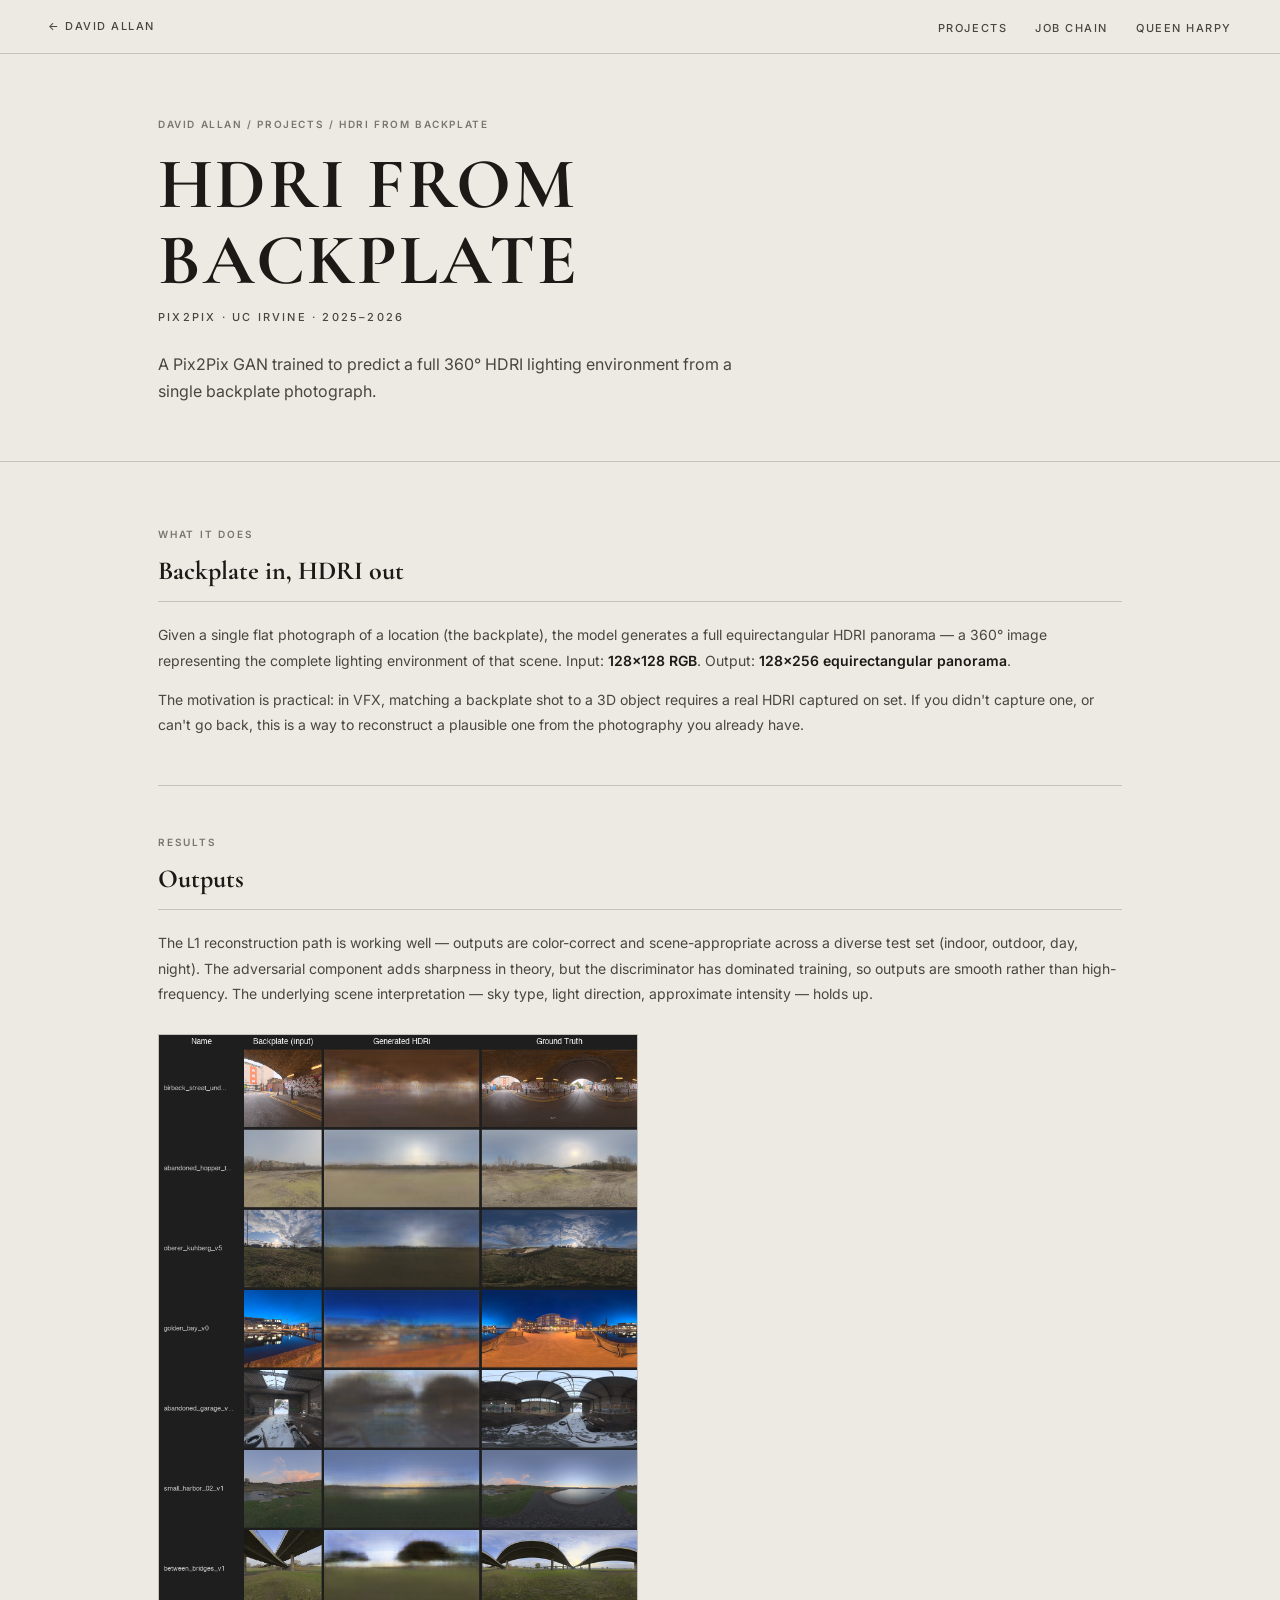
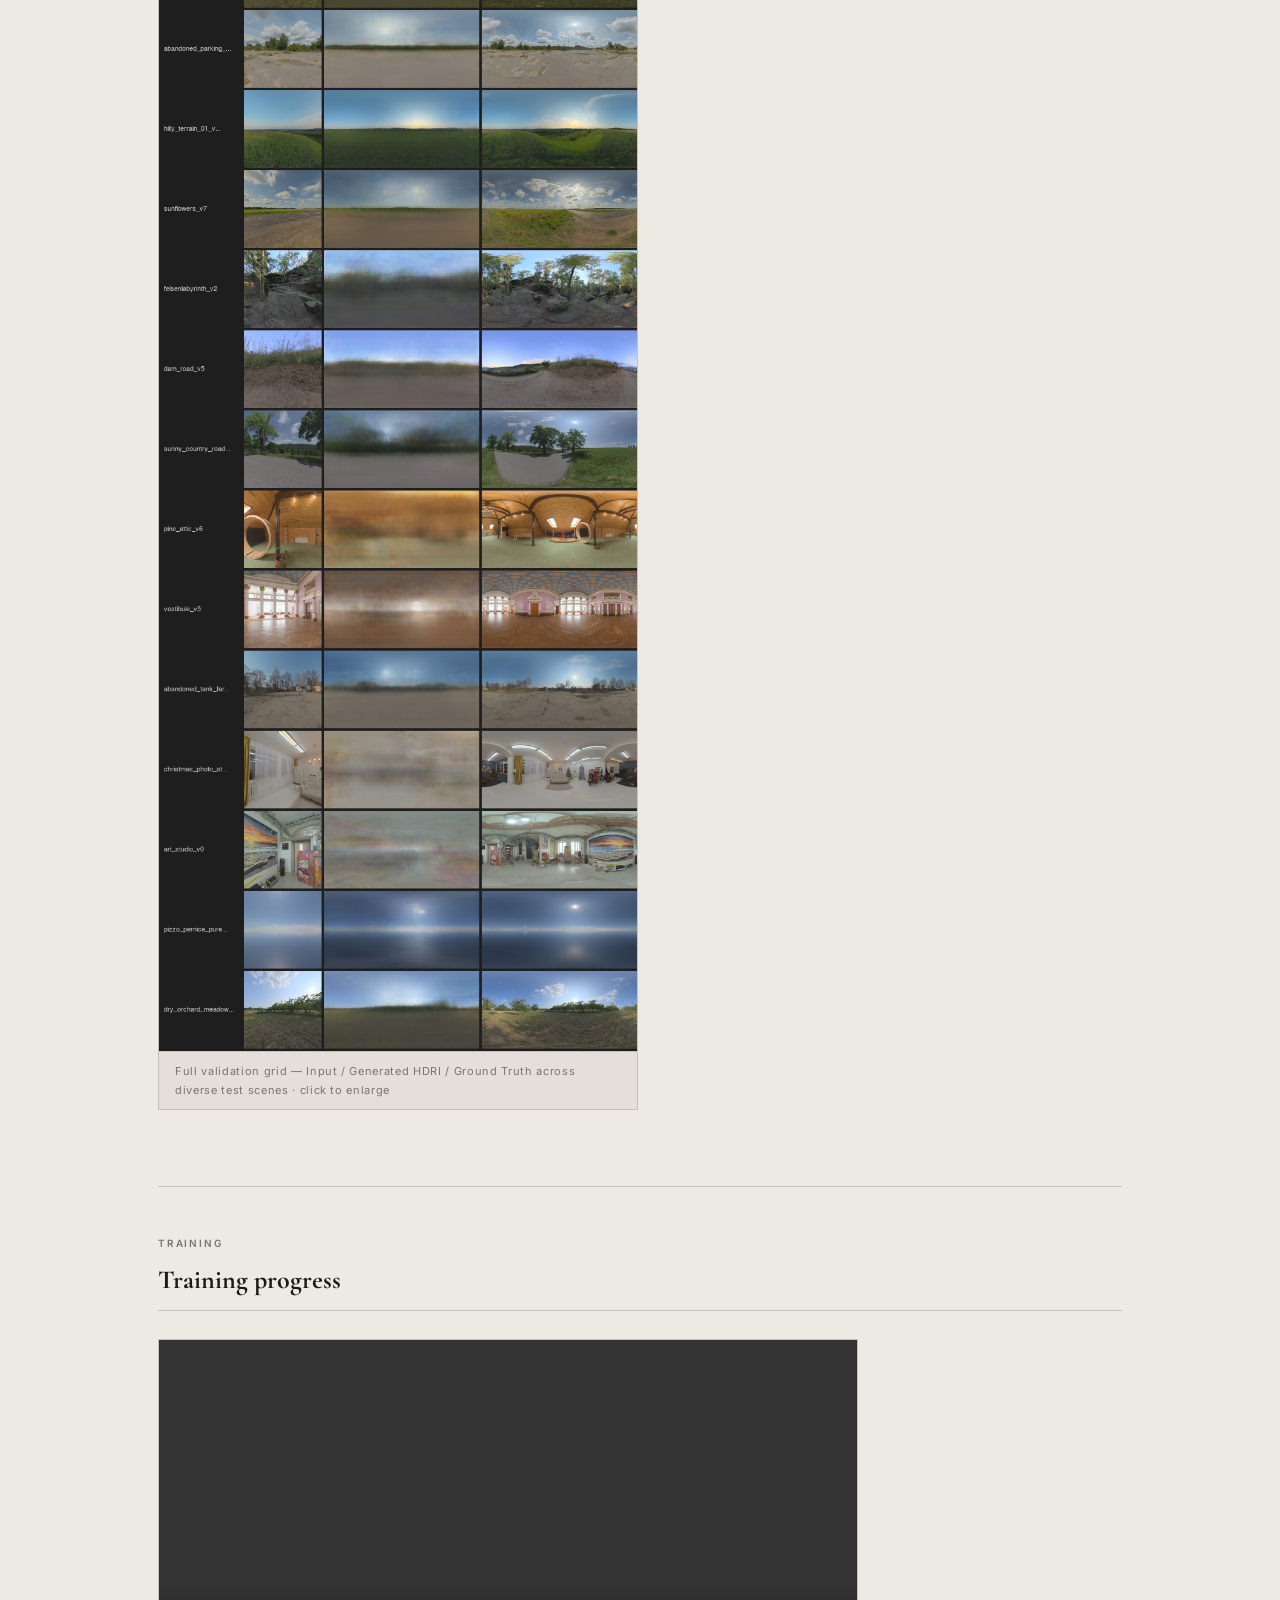
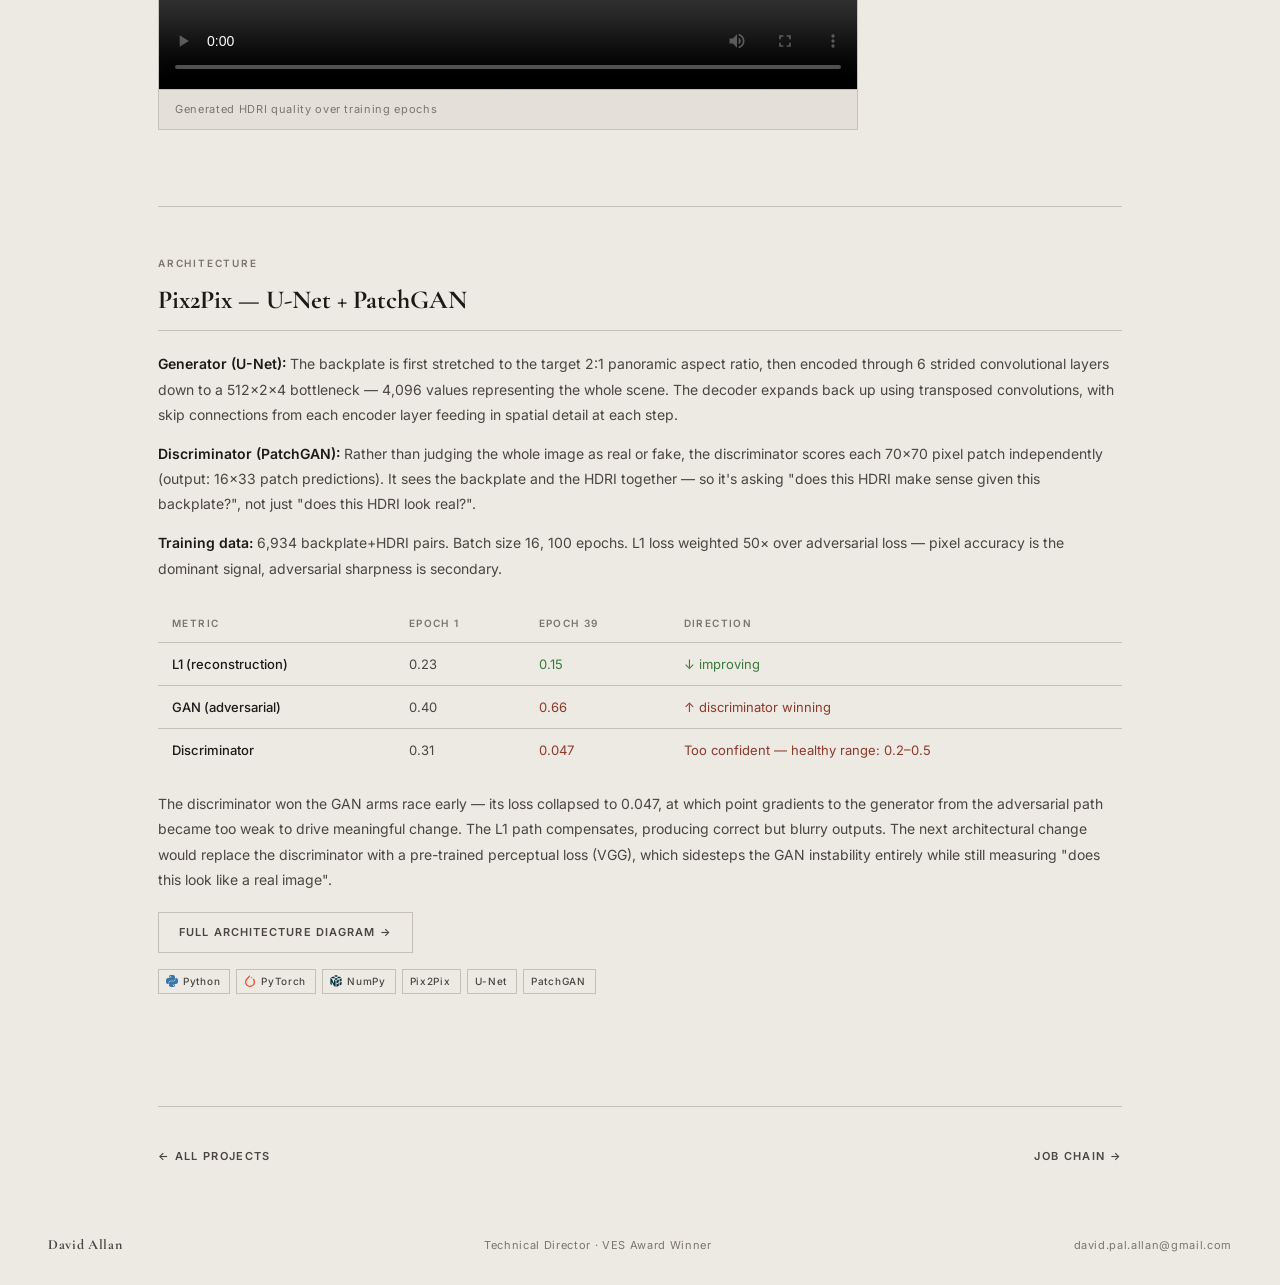
==== hdri-ml.html @ d8690b67 "latest" ====
<!DOCTYPE html>
<html lang="en">
<head>
  <meta charset="UTF-8">
  <meta name="viewport" content="width=device-width, initial-scale=1.0">
  <title>HDRI from Backplate — David Allan</title>
  <link rel="preconnect" href="https://fonts.googleapis.com">
  <link rel="preconnect" href="https://fonts.gstatic.com" crossorigin>
  <link href="https://fonts.googleapis.com/css2?family=Cormorant+Garamond:wght@400;600;700&family=Inter:wght@300;400;500;600&display=swap" rel="stylesheet">
  <link rel="stylesheet" href="assets/style.css">
  <style>
    /* Lightbox */
    .lb-overlay { display:none; position:fixed; inset:0; background:rgba(0,0,0,.88); z-index:999; cursor:zoom-out; align-items:center; justify-content:center; }
    .lb-overlay.open { display:flex; }
    .lb-overlay img { max-width:92vw; max-height:92vh; object-fit:contain; }
    .lb-close { position:fixed; top:20px; right:26px; font-size:28px; color:#fff; cursor:pointer; opacity:.7; }
    .lb-close:hover { opacity:1; }
    .zoomable { cursor:zoom-in; }

    .img-block { margin: 28px 0; border: 1px solid var(--rule); overflow: hidden; }
    .img-block img { width: 100%; display: block; }
    .img-cap { padding: 10px 16px; background: var(--bg-card); border-top: 1px solid var(--rule); font-size: 11px; color: var(--ink-light); letter-spacing: 0.06em; }

    /* Comparison grid — tall portrait image, constrained width */
    .comparison-wrap { margin: 28px auto; border: 1px solid var(--rule); overflow: hidden; max-width: 560px; }
    .comparison-wrap img { width: 100%; display: block; }

    /* Pig test image — side by side with grid */
    .results-row { display: grid; grid-template-columns: 1fr 1fr; gap: 16px; margin: 28px 0; }

    /* Video — restrained size */
    .video-wrap { margin: 28px 0; border: 1px solid var(--rule); overflow: hidden; max-width: 700px; }
    .video-wrap video { width: 100%; display: block; }

    /* Placeholder */
    .placeholder { border: 1px dashed var(--rule); padding: 28px 24px; background: var(--bg-card); text-align: center; }
    .placeholder code { font-family: monospace; font-size: 11px; background: var(--bg); padding: 3px 8px; border: 1px solid var(--rule); color: var(--ink-mid); display: inline-block; margin-top: 8px; }
    .placeholder-label { font-size: 10px; font-weight: 600; letter-spacing: 0.16em; text-transform: uppercase; color: var(--ink-light); margin-bottom: 6px; }

    /* Architecture link */
    .arch-link { display: inline-flex; align-items: center; gap: 8px; margin-top: 20px; padding: 10px 20px; border: 1px solid var(--rule); font-size: 11px; font-weight: 600; letter-spacing: 0.1em; text-transform: uppercase; color: var(--ink-mid); text-decoration: none; transition: background .15s, color .15s; }
    .arch-link:hover { background: var(--ink); color: var(--bg); text-decoration: none; }

    /* Loss table */
    .loss-table { width: 100%; border-collapse: collapse; font-size: 13px; margin-top: 16px; }
    .loss-table th { text-align: left; padding: 10px 14px; font-size: 10px; font-weight: 600; letter-spacing: 0.14em; text-transform: uppercase; color: var(--ink-light); border-bottom: 1px solid var(--rule); }
    .loss-table td { padding: 10px 14px; color: var(--ink-mid); border-bottom: 1px solid var(--rule); }
    .loss-table td:first-child { color: var(--ink); font-weight: 500; }
    .loss-table tr:last-child td { border-bottom: none; }
    .good { color: #3a7a3a !important; }
    .bad  { color: #8b3a2a !important; }

    @media (max-width: 640px) {
      .results-row { grid-template-columns: 1fr; }
      .comparison-wrap { max-width: 100%; }
    }
  </style>
</head>
<body>

  <nav>
    <a class="nav-back" href="index.html">← David Allan</a>
    <ul class="nav-links">
      <li><a href="index.html#projects">Projects</a></li>
      <li><a href="job-chain.html">Job Chain</a></li>
      <li><a href="ves-award.html">Queen Harpy</a></li>
    </ul>
  </nav>

  <div class="deep-hero">
    <div class="wrap">
      <p class="breadcrumb"><a href="index.html">David Allan</a> / Projects / HDRI from Backplate</p>
      <h1 class="deep-title">HDRI from<br>Backplate</h1>
      <p class="deep-sub">Pix2Pix · UC Irvine · 2025–2026</p>
      <p class="deep-lede">A Pix2Pix GAN trained to predict a full 360° HDRI lighting environment from a single backplate photograph.</p>
    </div>
  </div>

  <div class="article">
    <div class="wrap">

      <div class="article-block">
        <p class="block-label">What it does</p>
        <h2 class="block-heading">Backplate in, HDRI out</h2>
        <hr class="block-rule">
        <p class="prose">Given a single flat photograph of a location (the backplate), the model generates a full equirectangular HDRI panorama — a 360° image representing the complete lighting environment of that scene. Input: <strong>128×128 RGB</strong>. Output: <strong>128×256 equirectangular panorama</strong>.</p>
        <p class="prose" style="margin-top: 14px;">The motivation is practical: in VFX, matching a backplate shot to a 3D object requires a real HDRI captured on set. If you didn't capture one, or can't go back, this is a way to reconstruct a plausible one from the photography you already have.</p>
      </div>

      <div class="article-block">
        <p class="block-label">Results</p>
        <h2 class="block-heading">Outputs</h2>
        <hr class="block-rule">

        <p class="prose">The L1 reconstruction path is working well — outputs are color-correct and scene-appropriate across a diverse test set (indoor, outdoor, day, night). The adversarial component adds sharpness in theory, but the discriminator has dominated training, so outputs are smooth rather than high-frequency. The underlying scene interpretation — sky type, light direction, approximate intensity — holds up.</p>

        <div class="img-block" style="margin-top: 28px; max-width: 480px;">
          <img src="assets/images/hdri-backplate/comparison_val_grid.png" alt="Validation grid — Input / Generated / Ground Truth across test set" class="zoomable" onclick="openLB(this)">
          <p class="img-cap">Full validation grid — Input / Generated HDRI / Ground Truth across diverse test scenes · click to enlarge</p>
        </div>
      </div>

      <div class="article-block">
        <p class="block-label">Training</p>
        <h2 class="block-heading">Training progress</h2>
        <hr class="block-rule">
        <div class="video-wrap">
          <video controls preload="metadata">
            <source src="assets/video/training_progress.mp4" type="video/mp4">
          </video>
          <p class="img-cap">Generated HDRI quality over training epochs</p>
        </div>
      </div>

      <div class="article-block">
        <p class="block-label">Architecture</p>
        <h2 class="block-heading">Pix2Pix — U-Net + PatchGAN</h2>
        <hr class="block-rule">
        <p class="prose"><strong>Generator (U-Net):</strong> The backplate is first stretched to the target 2:1 panoramic aspect ratio, then encoded through 6 strided convolutional layers down to a 512×2×4 bottleneck — 4,096 values representing the whole scene. The decoder expands back up using transposed convolutions, with skip connections from each encoder layer feeding in spatial detail at each step.</p>
        <p class="prose" style="margin-top:14px;"><strong>Discriminator (PatchGAN):</strong> Rather than judging the whole image as real or fake, the discriminator scores each 70×70 pixel patch independently (output: 16×33 patch predictions). It sees the backplate and the HDRI together — so it's asking "does this HDRI make sense given this backplate?", not just "does this HDRI look real?".</p>
        <p class="prose" style="margin-top:14px;"><strong>Training data:</strong> 6,934 backplate+HDRI pairs. Batch size 16, 100 epochs. L1 loss weighted 50× over adversarial loss — pixel accuracy is the dominant signal, adversarial sharpness is secondary.</p>

        <table class="loss-table" style="margin-top:24px;">
          <tr>
            <th>Metric</th>
            <th>Epoch 1</th>
            <th>Epoch 39</th>
            <th>Direction</th>
          </tr>
          <tr>
            <td>L1 (reconstruction)</td>
            <td>0.23</td>
            <td class="good">0.15</td>
            <td class="good">↓ improving</td>
          </tr>
          <tr>
            <td>GAN (adversarial)</td>
            <td>0.40</td>
            <td class="bad">0.66</td>
            <td class="bad">↑ discriminator winning</td>
          </tr>
          <tr>
            <td>Discriminator</td>
            <td>0.31</td>
            <td class="bad">0.047</td>
            <td class="bad">Too confident — healthy range: 0.2–0.5</td>
          </tr>
        </table>

        <p class="prose" style="margin-top:20px;">The discriminator won the GAN arms race early — its loss collapsed to 0.047, at which point gradients to the generator from the adversarial path became too weak to drive meaningful change. The L1 path compensates, producing correct but blurry outputs. The next architectural change would replace the discriminator with a pre-trained perceptual loss (VGG), which sidesteps the GAN instability entirely while still measuring "does this look like a real image".</p>

        <a href="assets/hdri-architecture.html" target="_blank" class="arch-link">Full architecture diagram →</a>

        <div class="tech-row">
          <span class="ti"><img src="assets/images/icons/python.svg" alt="">Python</span>
          <span class="ti"><img src="assets/images/icons/pytorch.svg" alt="">PyTorch</span>
          <span class="ti"><img src="assets/images/icons/numpy.svg" alt="">NumPy</span>
          <span class="ti">Pix2Pix</span>
          <span class="ti">U-Net</span>
          <span class="ti">PatchGAN</span>
        </div>
      </div>

    </div>
  </div>

  <div class="wrap">
    <div class="page-nav">
      <a href="index.html#projects" class="pnav-link">← All Projects</a>
      <a href="job-chain.html" class="pnav-link">Job Chain →</a>
    </div>
  </div>

  <div class="lb-overlay" id="lb" onclick="closeLB()">
    <span class="lb-close" onclick="closeLB()">✕</span>
    <img id="lb-img" src="" alt="">
  </div>
  <script>
    function openLB(el) {
      document.getElementById('lb-img').src = el.src;
      document.getElementById('lb').classList.add('open');
      document.body.style.overflow = 'hidden';
    }
    function closeLB() {
      document.getElementById('lb').classList.remove('open');
      document.body.style.overflow = '';
    }
    document.addEventListener('keydown', e => { if (e.key === 'Escape') closeLB(); });
  </script>

  <footer>
    <span class="footer-name">David Allan</span>
    <span>Technical Director · VES Award Winner</span>
    <span><a href="mailto:david.pal.allan@gmail.com" style="color:inherit;">david.pal.allan@gmail.com</a></span>
  </footer>

</body>
</html>
---- assets/style.css ----
/* ── Reset ── */
*, *::before, *::after { box-sizing: border-box; margin: 0; padding: 0; }

:root {
  --bg:           #edeae3;
  --bg-card:      #e4e0d9;
  --ink:          #1c1917;
  --ink-mid:      #4a4540;
  --ink-light:    #7a756e;
  --rule:         #c5c0b8;
  --link:         #2d5fa6;
  --font-display: 'Cormorant Garamond', Georgia, serif;
  --font-body:    'Inter', system-ui, sans-serif;
  --max-w:        1060px;
  --gap:          88px;
}

html { scroll-behavior: smooth; }
body { background: var(--bg); color: var(--ink); font-family: var(--font-body); font-size: 15px; line-height: 1.7; -webkit-font-smoothing: antialiased; }
a { color: var(--link); text-decoration: none; }
a:hover { text-decoration: underline; }

/* ── Nav ── */
nav {
  position: fixed; top: 0; left: 0; right: 0; z-index: 100;
  background: var(--bg); border-bottom: 1px solid var(--rule);
  display: flex; align-items: center; justify-content: space-between;
  padding: 0 48px; height: 54px;
}
.nav-name { font-family: var(--font-display); font-weight: 700; font-size: 17px; letter-spacing: 0.04em; color: var(--ink); text-decoration: none; }
.nav-links { display: flex; gap: 28px; list-style: none; }
.nav-links a { font-size: 11px; font-weight: 500; letter-spacing: 0.14em; text-transform: uppercase; color: var(--ink-mid); text-decoration: none; transition: color 0.15s; }
.nav-links a:hover { color: var(--ink); }
.nav-back { font-size: 11px; font-weight: 500; letter-spacing: 0.14em; text-transform: uppercase; color: var(--ink-mid); text-decoration: none; }
.nav-back:hover { color: var(--ink); }

/* ── Layout ── */
.wrap { max-width: var(--max-w); margin: 0 auto; padding: 0 48px; }
.wrap-wide { max-width: 1200px; margin: 0 auto; padding: 0 48px; }
section { padding: var(--gap) 0; border-bottom: 1px solid var(--rule); }

/* ── Section label ── */
.label { font-size: 10px; font-weight: 600; letter-spacing: 0.2em; text-transform: uppercase; color: var(--ink-light); margin-bottom: 8px; }
.heading { font-family: var(--font-display); font-size: 32px; font-weight: 700; color: var(--ink); margin-bottom: 10px; }
.rule { border: none; border-top: 1px solid var(--rule); margin-bottom: 40px; }

/* ── Buttons ── */
.btn { display: inline-block; padding: 9px 26px; font-size: 11px; font-weight: 600; letter-spacing: 0.12em; text-transform: uppercase; border: 1.5px solid var(--ink); color: var(--ink); background: transparent; transition: background .16s, color .16s; text-decoration: none; }
.btn:hover { background: var(--ink); color: var(--bg); text-decoration: none; }
.btn-fill { background: var(--ink); color: var(--bg); }
.btn-fill:hover { background: var(--ink-mid); border-color: var(--ink-mid); }

/* ── Tags ── */
.tag { font-size: 10px; font-weight: 500; letter-spacing: 0.1em; text-transform: uppercase; border: 1px solid var(--rule); color: var(--ink-mid); padding: 3px 10px; display: inline-block; }
.tag-row { display: flex; flex-wrap: wrap; gap: 6px; margin-top: 18px; }

/* ── Arrow link ── */
.more { display: inline-block; margin-top: 14px; font-size: 11px; font-weight: 600; letter-spacing: 0.1em; text-transform: uppercase; color: var(--ink); border-bottom: 1px solid var(--ink); padding-bottom: 1px; text-decoration: none; transition: color .15s, border-color .15s; }
.more:hover { color: var(--ink-mid); border-color: var(--ink-mid); text-decoration: none; }

/* ── Prose ── */
.prose { font-size: 14px; color: var(--ink-mid); line-height: 1.8; }
.prose + .prose { margin-top: 14px; }
.prose strong { color: var(--ink); font-weight: 600; }

/* ── Footer ── */
footer { padding: 28px 48px; display: flex; justify-content: space-between; align-items: center; font-size: 11px; color: var(--ink-light); letter-spacing: 0.06em; }
.footer-name { font-family: var(--font-display); font-weight: 700; font-size: 14px; color: var(--ink-mid); }

/* ── Deep dive hero ── */
.deep-hero { padding-top: 116px; padding-bottom: 56px; border-bottom: 1px solid var(--rule); }
.breadcrumb { font-size: 10px; font-weight: 600; letter-spacing: 0.16em; text-transform: uppercase; color: var(--ink-light); margin-bottom: 14px; }
.breadcrumb a { color: var(--ink-light); }
.breadcrumb a:hover { color: var(--ink); }
.deep-title { font-family: var(--font-display); font-size: clamp(40px, 6vw, 72px); font-weight: 700; color: var(--ink); line-height: 1.05; text-transform: uppercase; letter-spacing: 0.03em; margin-bottom: 10px; }
.deep-sub { font-size: 11px; font-weight: 500; letter-spacing: 0.2em; text-transform: uppercase; color: var(--ink-mid); margin-bottom: 24px; }
.deep-lede { font-size: 16px; color: var(--ink-mid); line-height: 1.7; max-width: 620px; }

/* ── Deep dive article ── */
.article { padding: 64px 0; }
.article-block { margin-bottom: 48px; padding-bottom: 48px; border-bottom: 1px solid var(--rule); }
.article-block:last-child { border-bottom: none; padding-bottom: 0; }
.block-label { font-size: 10px; font-weight: 600; letter-spacing: 0.18em; text-transform: uppercase; color: var(--ink-light); margin-bottom: 6px; }
.block-heading { font-family: var(--font-display); font-size: 26px; font-weight: 700; color: var(--ink); margin-bottom: 8px; }
.block-rule { border: none; border-top: 1px solid var(--rule); margin-bottom: 20px; }

/* ── Diagram ── */
.diagram { margin: 28px 0; border: 1px solid var(--rule); overflow: hidden; }
.diagram img { width: 100%; display: block; }
.diagram-scroll { margin: 28px 0; border: 1px solid var(--rule); overflow-x: auto; }
.diagram-scroll img { display: block; max-width: none; height: auto; min-width: 700px; width: 100%; }
.diagram-cap { padding: 10px 16px; background: var(--bg-card); border-top: 1px solid var(--rule); font-size: 11px; color: var(--ink-light); letter-spacing: 0.06em; }

/* ── Stats bar ── */
.stats-bar { display: flex; border: 1px solid var(--rule); border-top: none; background: var(--rule); gap: 1px; margin-top: 32px; }
.stat { flex: 1; background: var(--bg); padding: 18px 22px; }
.stat-n { font-family: var(--font-display); font-size: 30px; font-weight: 700; color: var(--ink); line-height: 1; }
.stat-l { font-size: 10px; font-weight: 600; letter-spacing: 0.12em; text-transform: uppercase; color: var(--ink-light); margin-top: 4px; }

/* ── Page nav ── */
.page-nav { padding: 40px 0; display: flex; justify-content: space-between; align-items: center; border-top: 1px solid var(--rule); }
.pnav-link { font-size: 11px; font-weight: 600; letter-spacing: 0.12em; text-transform: uppercase; color: var(--ink-mid); text-decoration: none; }
.pnav-link:hover { color: var(--ink); text-decoration: none; }

/* ── Tech stack icons ── */
.tech-row { display: flex; flex-wrap: wrap; gap: 6px; margin-top: 16px; }
.ti { display: inline-flex; align-items: center; gap: 5px; font-size: 10px; font-weight: 500; letter-spacing: 0.07em; color: var(--ink-mid); border: 1px solid var(--rule); padding: 3px 9px 3px 7px; background: var(--bg); white-space: nowrap; }
.ti img { width: 12px; height: 12px; }

/* ── Project card image ── */
.proj-img-wrap { aspect-ratio: 16/9; overflow: hidden; border-bottom: 1px solid var(--rule); }
.proj-img { width: 100%; height: 100%; object-fit: cover; filter: grayscale(18%) brightness(0.97); transition: filter .35s, transform .45s; display: block; }
.project-card:hover .proj-img { filter: grayscale(0%) brightness(1); transform: scale(1.03); }
.proj-body { padding: 22px 24px 28px; }
.project-card--img { padding: 0; }

/* ── Responsive ── */
@media (max-width: 768px) {
  nav { padding: 0 20px; }
  .nav-links { display: none; }
  .wrap, .wrap-wide { padding: 0 20px; }
  footer { flex-direction: column; gap: 8px; text-align: center; padding: 24px 20px; }
  .stats-bar { flex-wrap: wrap; gap: 0; }
  .stat { border-bottom: 1px solid var(--rule); }
}
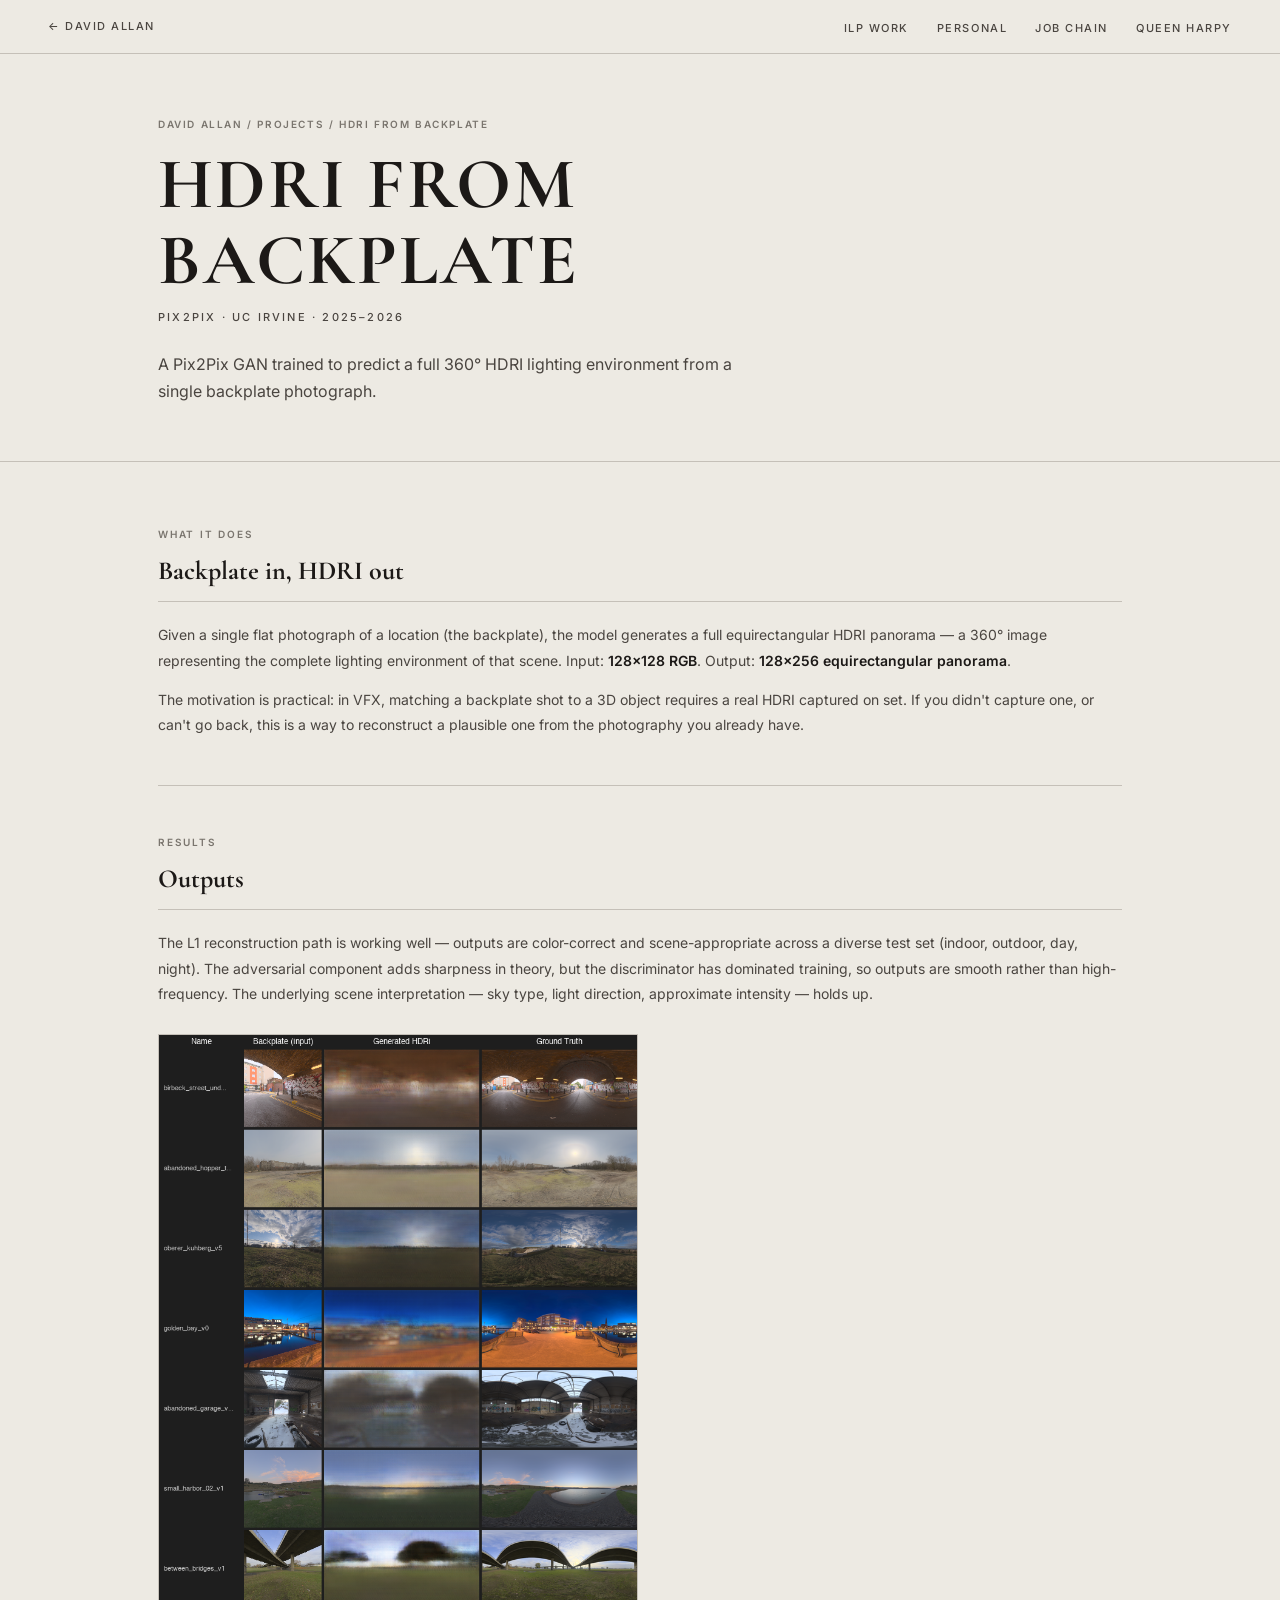
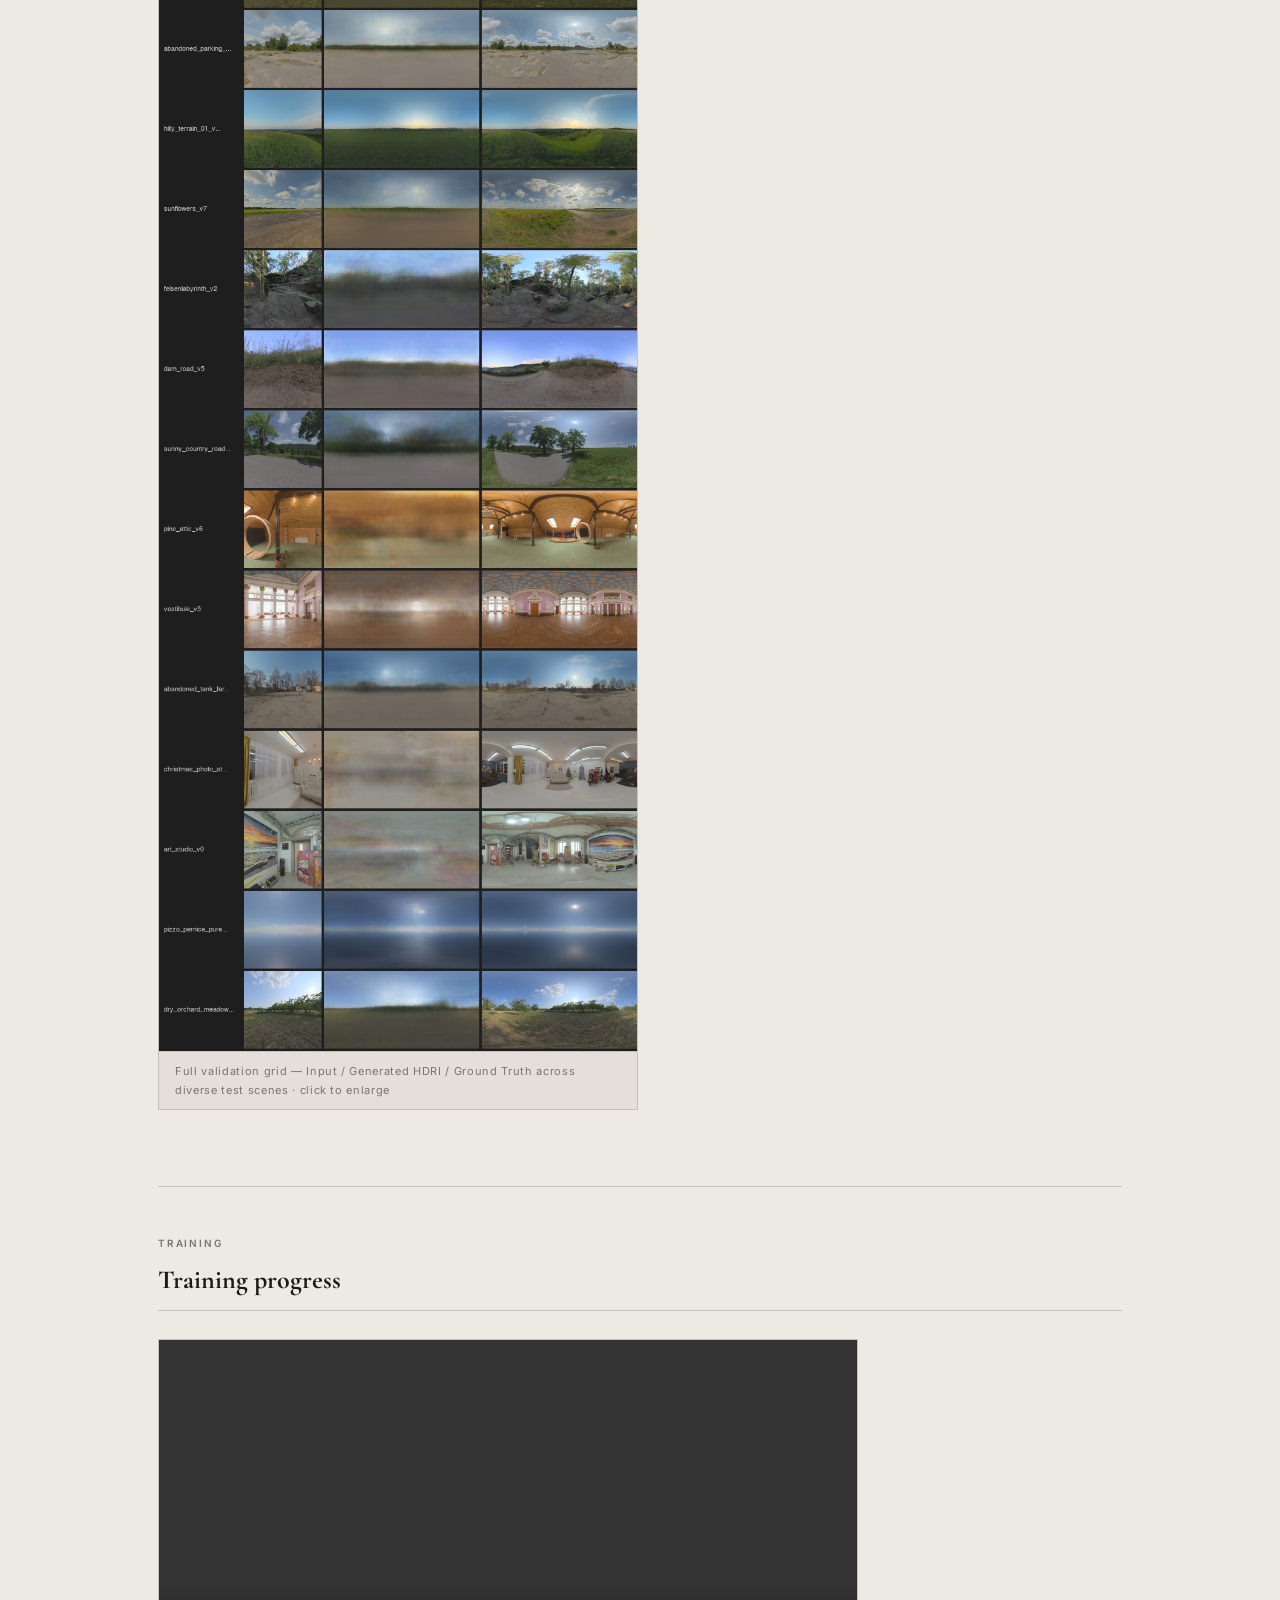
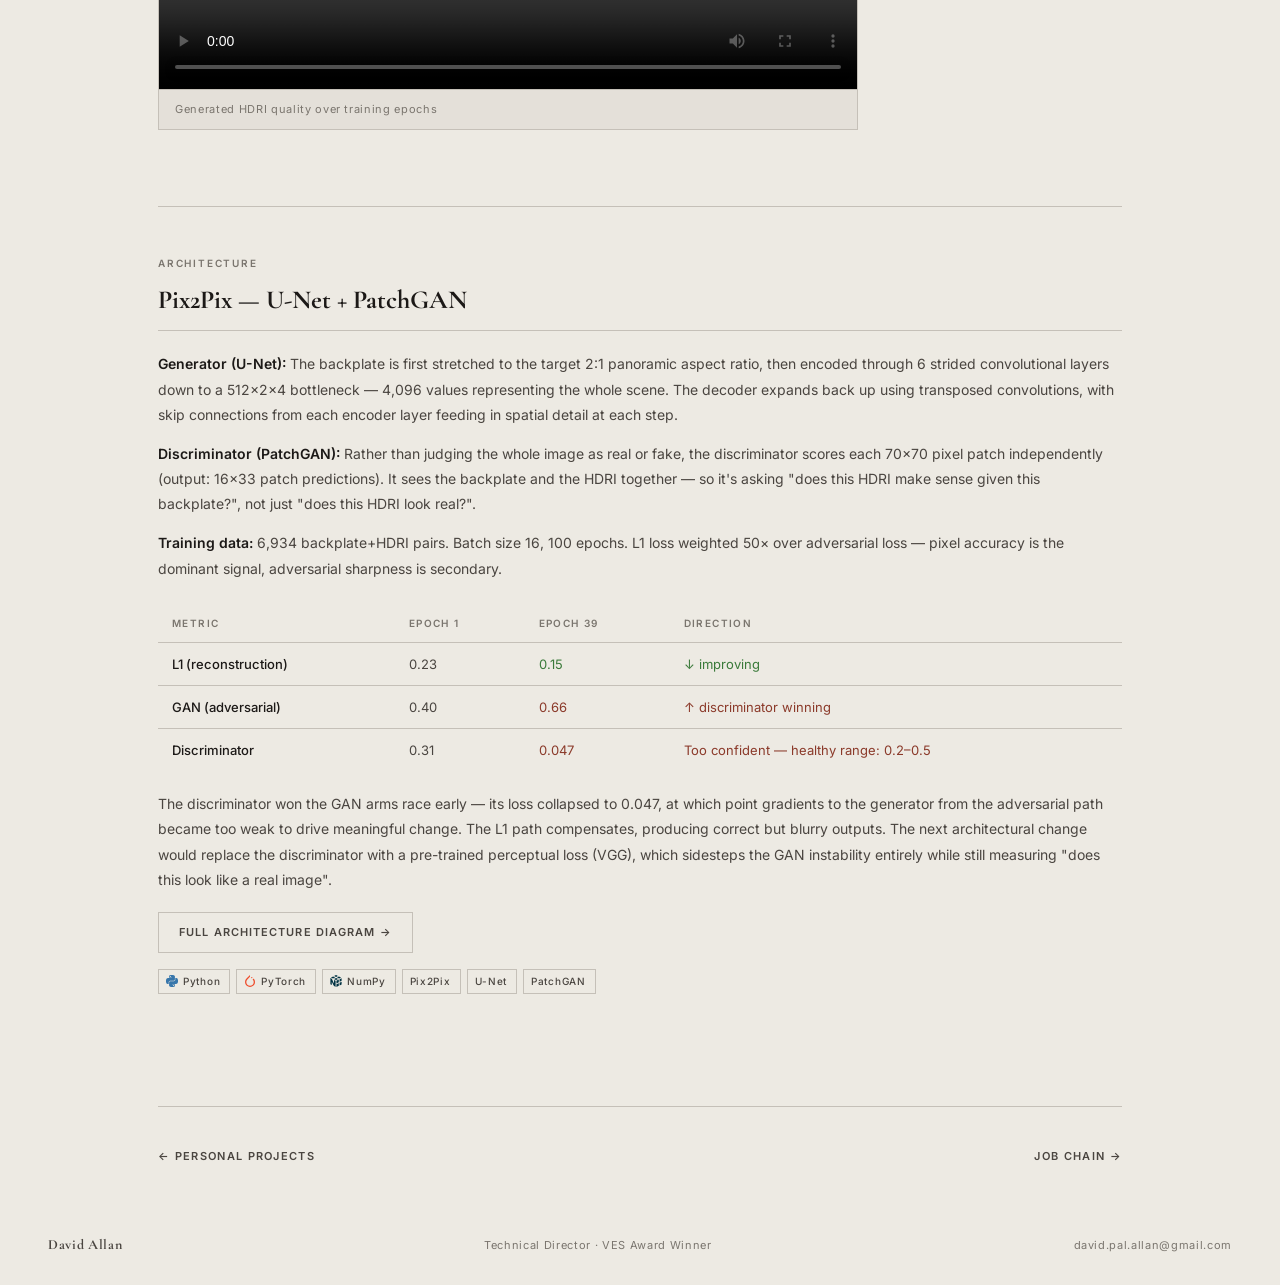
==== commit f1a4cf9c: "adjusted alot" ====
--- a/hdri-ml.html
+++ b/hdri-ml.html
@@ -4,6 +4,14 @@
   <meta charset="UTF-8">
   <meta name="viewport" content="width=device-width, initial-scale=1.0">
   <title>HDRI from Backplate — David Allan</title>
+  <link rel="icon" type="image/svg+xml" href="assets/favicon.svg">
+  <meta property="og:type" content="website">
+  <meta property="og:url" content="https://dallan5.github.io/hdri-ml.html">
+  <meta property="og:title" content="HDRI from Backplate — David Allan">
+  <meta property="og:description" content="ML research project: training a convolutional neural network to generate full 360° HDRI environment maps from a single backplate photograph.">
+  <meta property="og:image" content="https://dallan5.github.io/assets/images/hdri-backplate/comparison_val_grid.png">
+  <meta name="twitter:card" content="summary_large_image">
+  <meta name="description" content="ML research project: training a convolutional neural network to generate full 360° HDRI environment maps from a single backplate photograph.">
   <link rel="preconnect" href="https://fonts.googleapis.com">
   <link rel="preconnect" href="https://fonts.gstatic.com" crossorigin>
   <link href="https://fonts.googleapis.com/css2?family=Cormorant+Garamond:wght@400;600;700&family=Inter:wght@300;400;500;600&display=swap" rel="stylesheet">
@@ -61,7 +69,8 @@
   <nav>
     <a class="nav-back" href="index.html">← David Allan</a>
     <ul class="nav-links">
-      <li><a href="index.html#projects">Projects</a></li>
+      <li><a href="index.html#projects">ILP Work</a></li>
+      <li><a href="index.html#personal">Personal</a></li>
       <li><a href="job-chain.html">Job Chain</a></li>
       <li><a href="ves-award.html">Queen Harpy</a></li>
     </ul>
@@ -166,7 +175,7 @@
 
   <div class="wrap">
     <div class="page-nav">
-      <a href="index.html#projects" class="pnav-link">← All Projects</a>
+      <a href="index.html#personal" class="pnav-link">← Personal Projects</a>
       <a href="job-chain.html" class="pnav-link">Job Chain →</a>
     </div>
   </div>
--- a/assets/style.css
+++ b/assets/style.css
@@ -105,7 +105,7 @@
 /* ── Tech stack icons ── */
 .tech-row { display: flex; flex-wrap: wrap; gap: 6px; margin-top: 16px; }
 .ti { display: inline-flex; align-items: center; gap: 5px; font-size: 10px; font-weight: 500; letter-spacing: 0.07em; color: var(--ink-mid); border: 1px solid var(--rule); padding: 3px 9px 3px 7px; background: var(--bg); white-space: nowrap; }
-.ti img { width: 12px; height: 12px; }
+.ti img { width: 12px !important; height: 12px !important; max-width: 12px; max-height: 12px; flex-shrink: 0; }
 
 /* ── Project card image ── */
 .proj-img-wrap { aspect-ratio: 16/9; overflow: hidden; border-bottom: 1px solid var(--rule); }
@@ -113,6 +113,33 @@
 .project-card:hover .proj-img { filter: grayscale(0%) brightness(1); transform: scale(1.03); }
 .proj-body { padding: 22px 24px 28px; }
 .project-card--img { padding: 0; }
+
+/* ── Lightbox (shared) ── */
+.lb-overlay { display:none; position:fixed; inset:0; background:rgba(0,0,0,.88); z-index:999; cursor:zoom-out; align-items:center; justify-content:center; }
+.lb-overlay.open { display:flex; }
+.lb-overlay img { max-width:92vw; max-height:92vh; object-fit:contain; box-shadow:0 4px 40px rgba(0,0,0,.6); }
+.lb-close { position:fixed; top:20px; right:26px; font-size:28px; color:#fff; cursor:pointer; opacity:.7; line-height:1; user-select:none; }
+.lb-close:hover { opacity:1; }
+.zoomable { cursor:zoom-in; }
+
+/* ── Feature grid (capabilities, steps, beats) ── */
+.feature-grid { display: grid; grid-template-columns: 1fr 1fr; gap: 1px; background: var(--rule); border: 1px solid var(--rule); margin: 24px 0; }
+.feature { background: var(--bg); padding: 22px; }
+.feature-name { font-family: var(--font-display); font-size: 17px; font-weight: 700; color: var(--ink); margin-bottom: 5px; }
+.feature-desc { font-size: 13px; color: var(--ink-mid); line-height: 1.65; }
+@media (max-width: 640px) { .feature-grid { grid-template-columns: 1fr; } }
+
+/* ── Award callout ── */
+.award-callout { background: var(--ink); color: #e8e4dc; padding: 22px 32px; display: grid; grid-template-columns: auto 1fr auto; gap: 32px; align-items: center; }
+.award-title { font-family: var(--font-display); font-size: 10px; letter-spacing: 0.2em; text-transform: uppercase; color: #b8960c; margin-bottom: 4px; }
+.award-name { font-family: var(--font-display); font-size: 20px; font-weight: 700; line-height: 1.15; color: #e8e4dc; }
+.award-sub { font-size: 10px; letter-spacing: 0.14em; text-transform: uppercase; color: #9a9590; margin-top: 4px; }
+.award-link { font-size: 10px; font-weight: 600; letter-spacing: 0.14em; text-transform: uppercase; color: #c5c0b8; border-bottom: 1px solid #5a5550; padding-bottom: 1px; text-decoration: none; transition: color .16s, border-color .16s; white-space: nowrap; }
+.award-link:hover { color: #e8e4dc; border-color: #b8960c; text-decoration: none; }
+
+@media (max-width: 640px) {
+  .award-callout { grid-template-columns: 1fr; gap: 14px; padding: 22px 22px; text-align: center; }
+}
 
 /* ── Responsive ── */
 @media (max-width: 768px) {
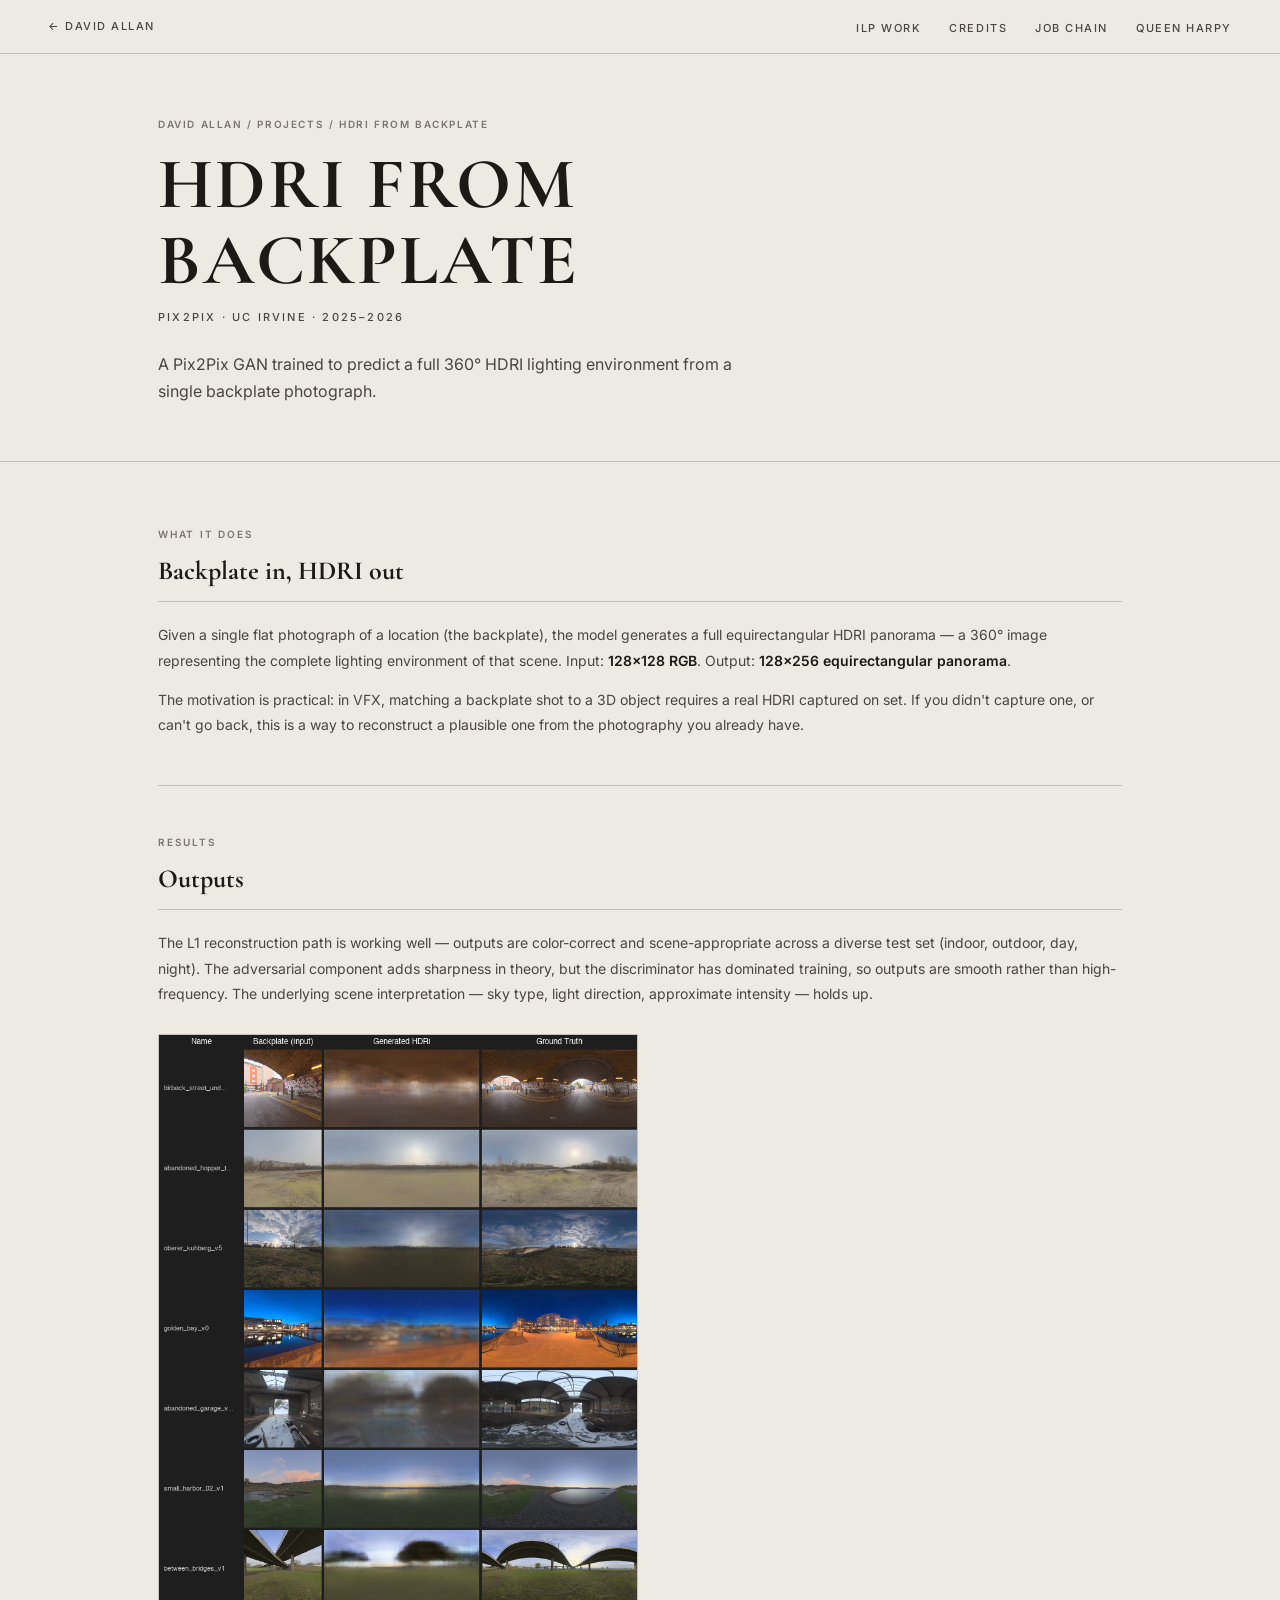
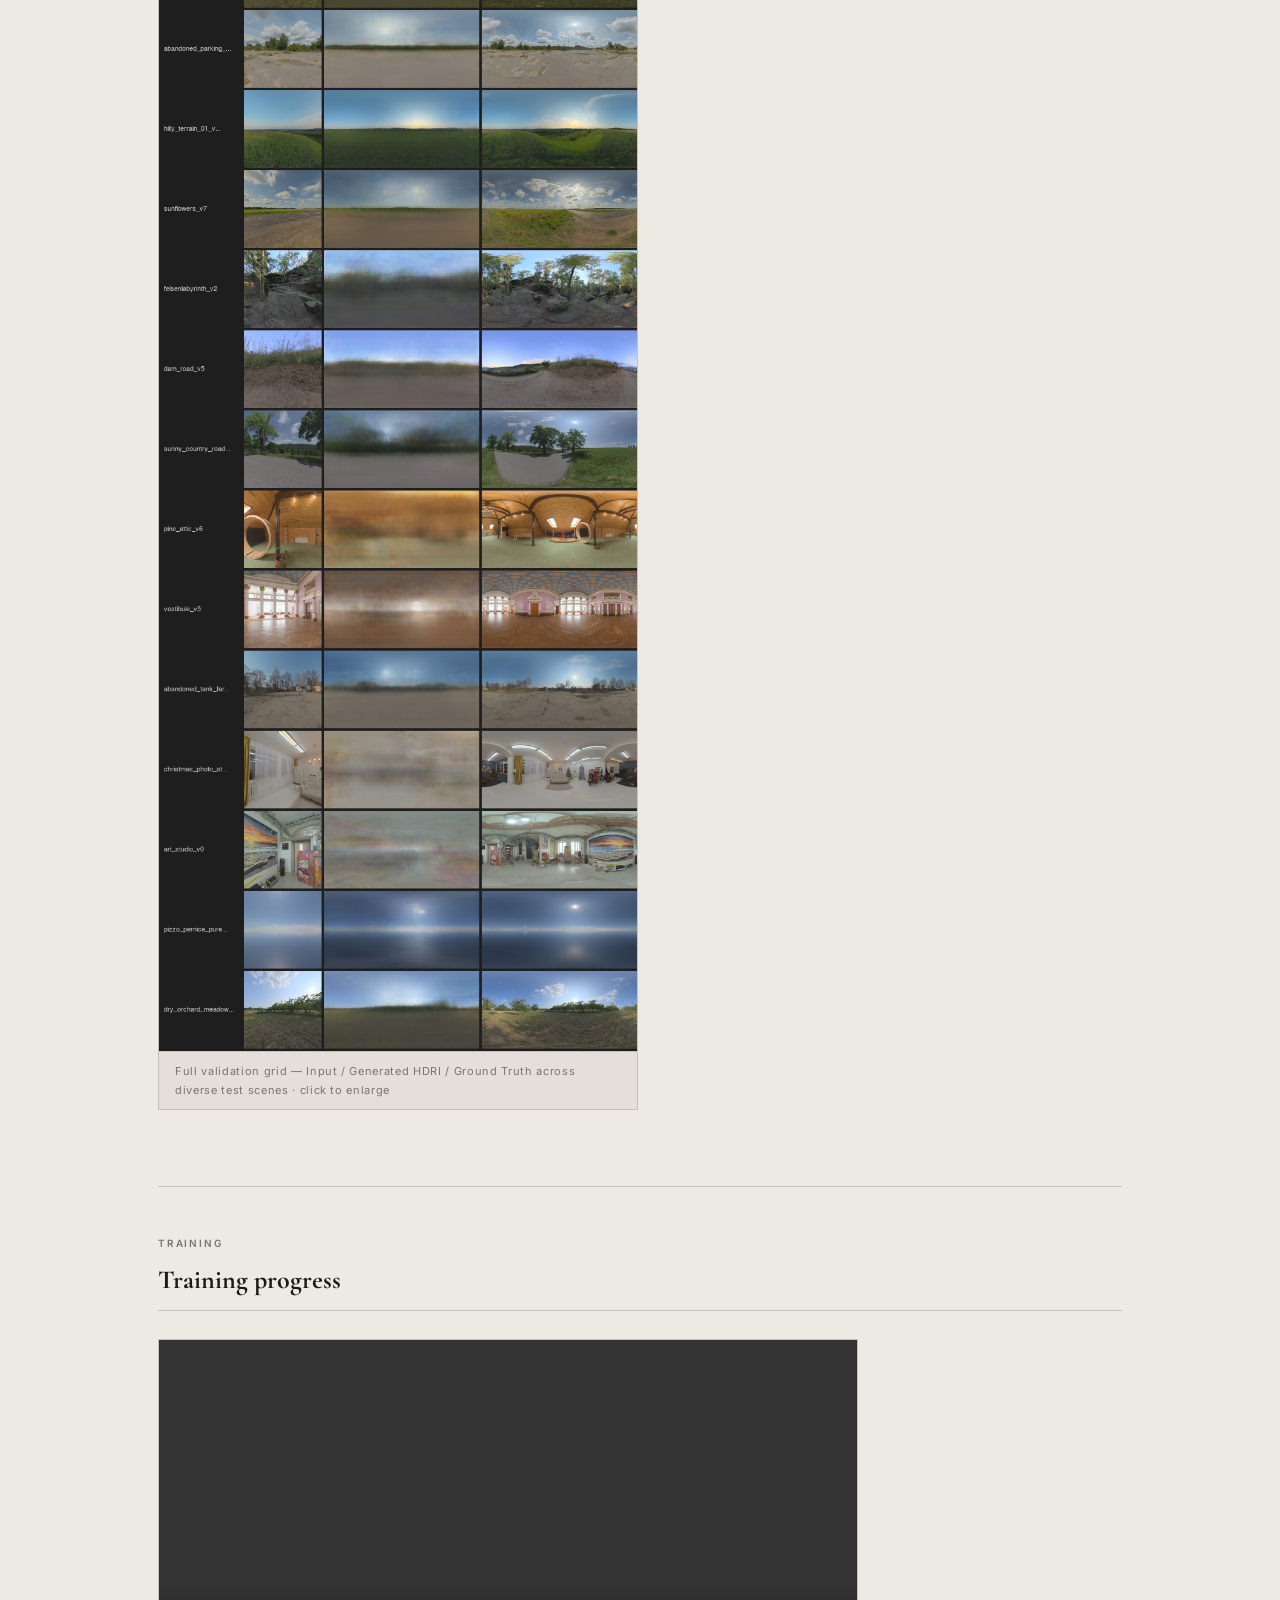
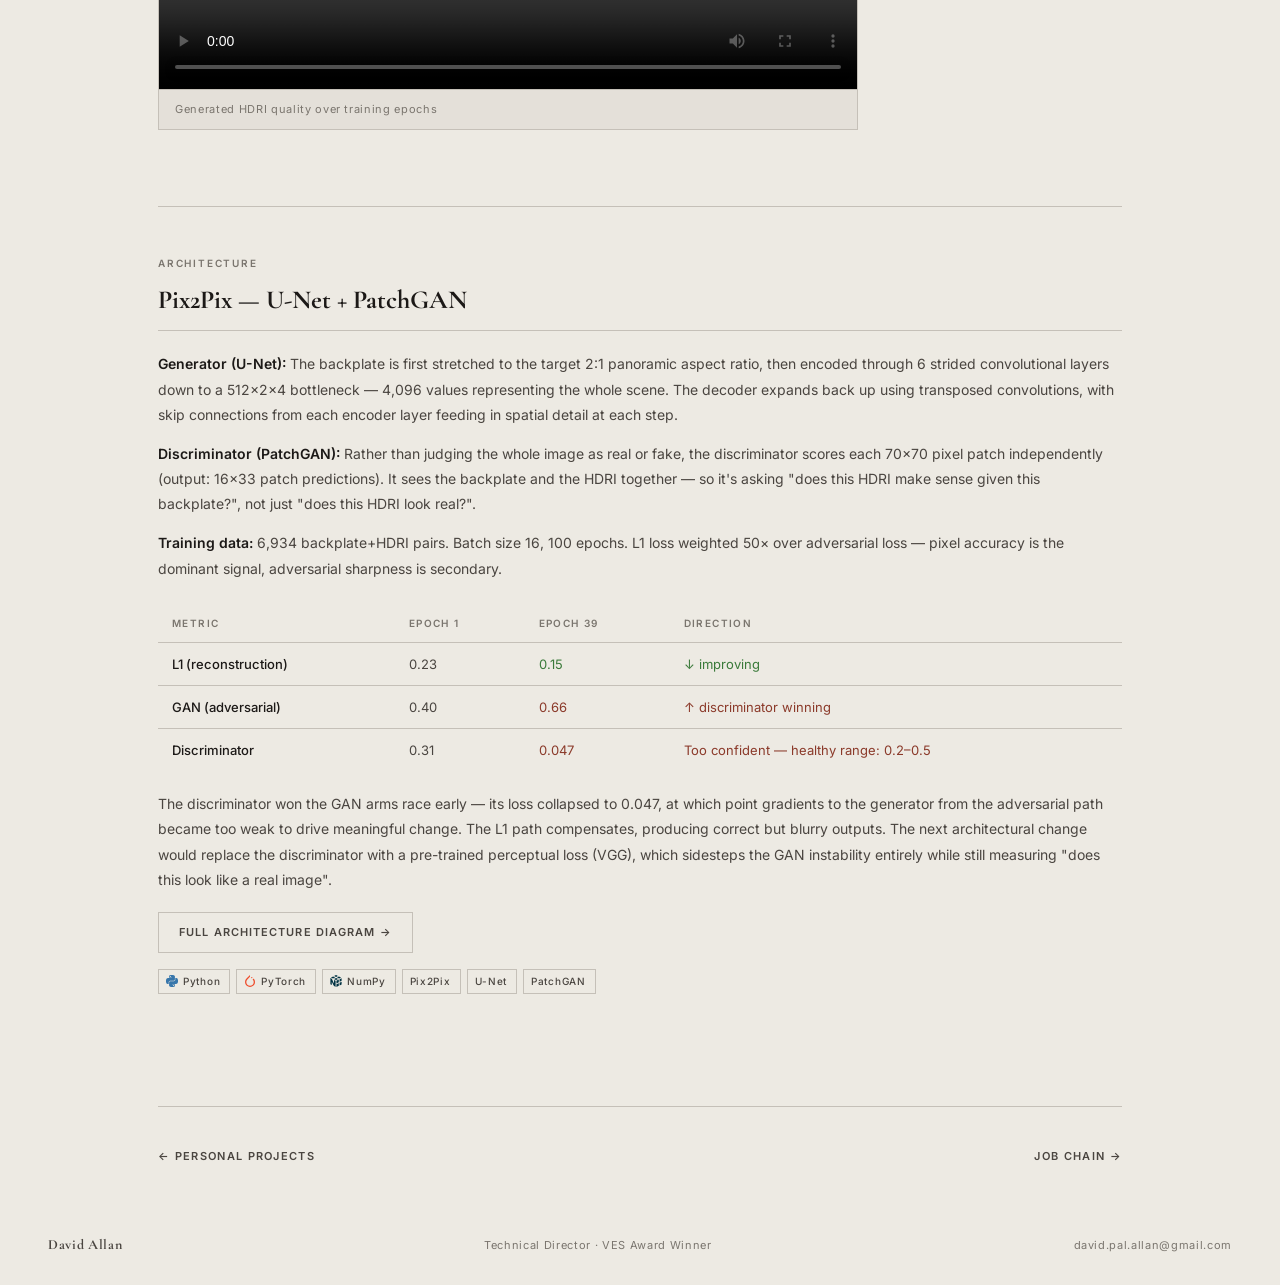
==== commit 2fa39298: "Add Nuke plugin, Job Chain import-deps section, and standalone credits page - Add Nuke as a fourth D" ====
--- a/hdri-ml.html
+++ b/hdri-ml.html
@@ -70,7 +70,7 @@
     <a class="nav-back" href="index.html">← David Allan</a>
     <ul class="nav-links">
       <li><a href="index.html#projects">ILP Work</a></li>
-      <li><a href="index.html#personal">Personal</a></li>
+      <li><a href="credits.html">Credits</a></li>
       <li><a href="job-chain.html">Job Chain</a></li>
       <li><a href="ves-award.html">Queen Harpy</a></li>
     </ul>
